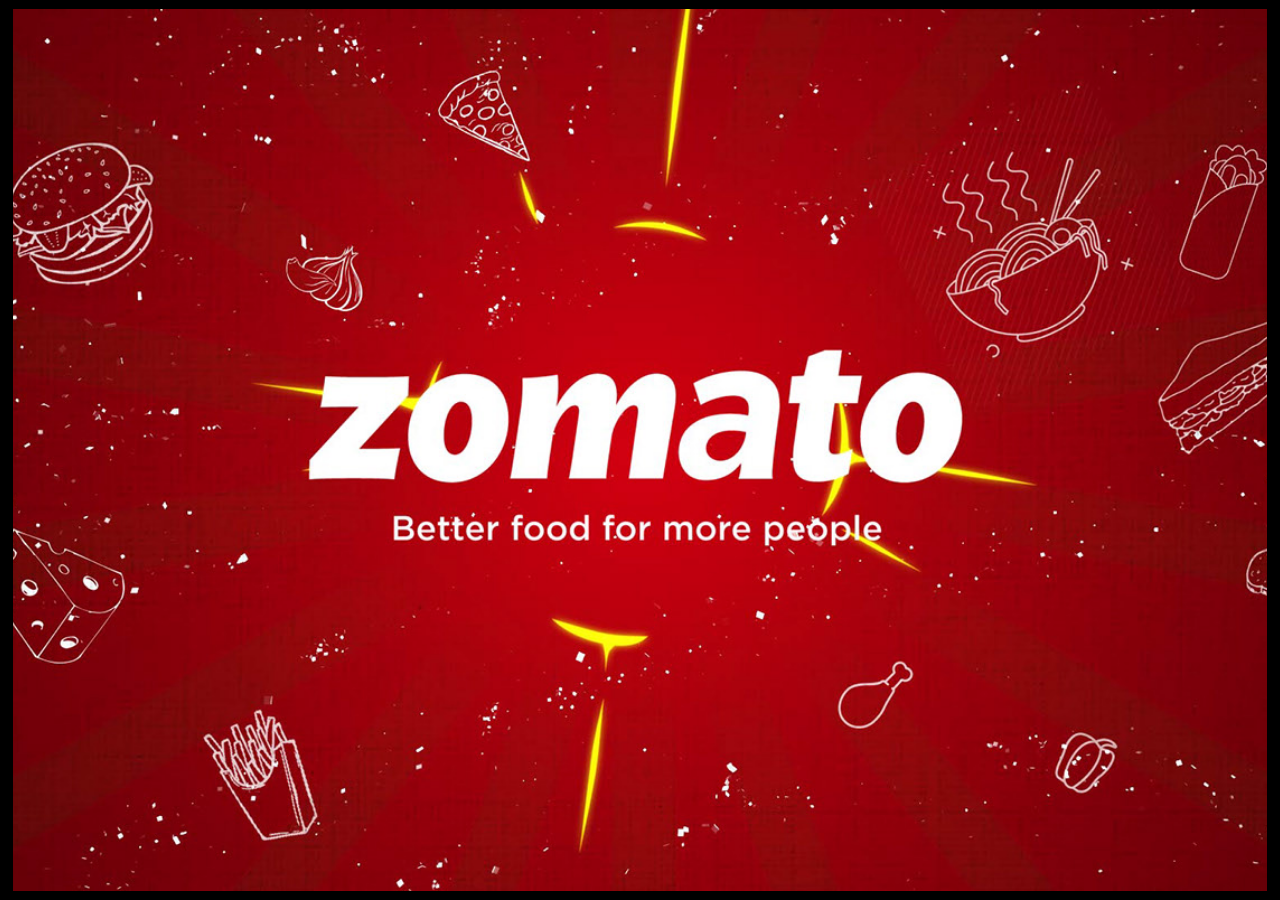
==== index.html @ a24a88da "Initial commit" ====
<!DOCTYPE html>
<html lang="en">
<head>
    <meta charset="UTF-8">
    <title>Zomato</title>

   <style>
    body {
        margin: 0;
        padding: 0;
        height: 100vh;
        width: 100vw;
        display: flex;
        justify-content: center;
        align-items: center;
        background-color: black;
    
    }
     
    img {
        width: 98%;
        height: 98%;
        object-fit: cover; 
    }
</style>
</head>
<body onclick="openApp()">

    <img src="./img/zomato_bg.jpg" alt="Zomato Logo">

    <script>
        function openApp() {
            window.location.href = "dashboard.html";
        }
    
    </script>
</body>
</html>
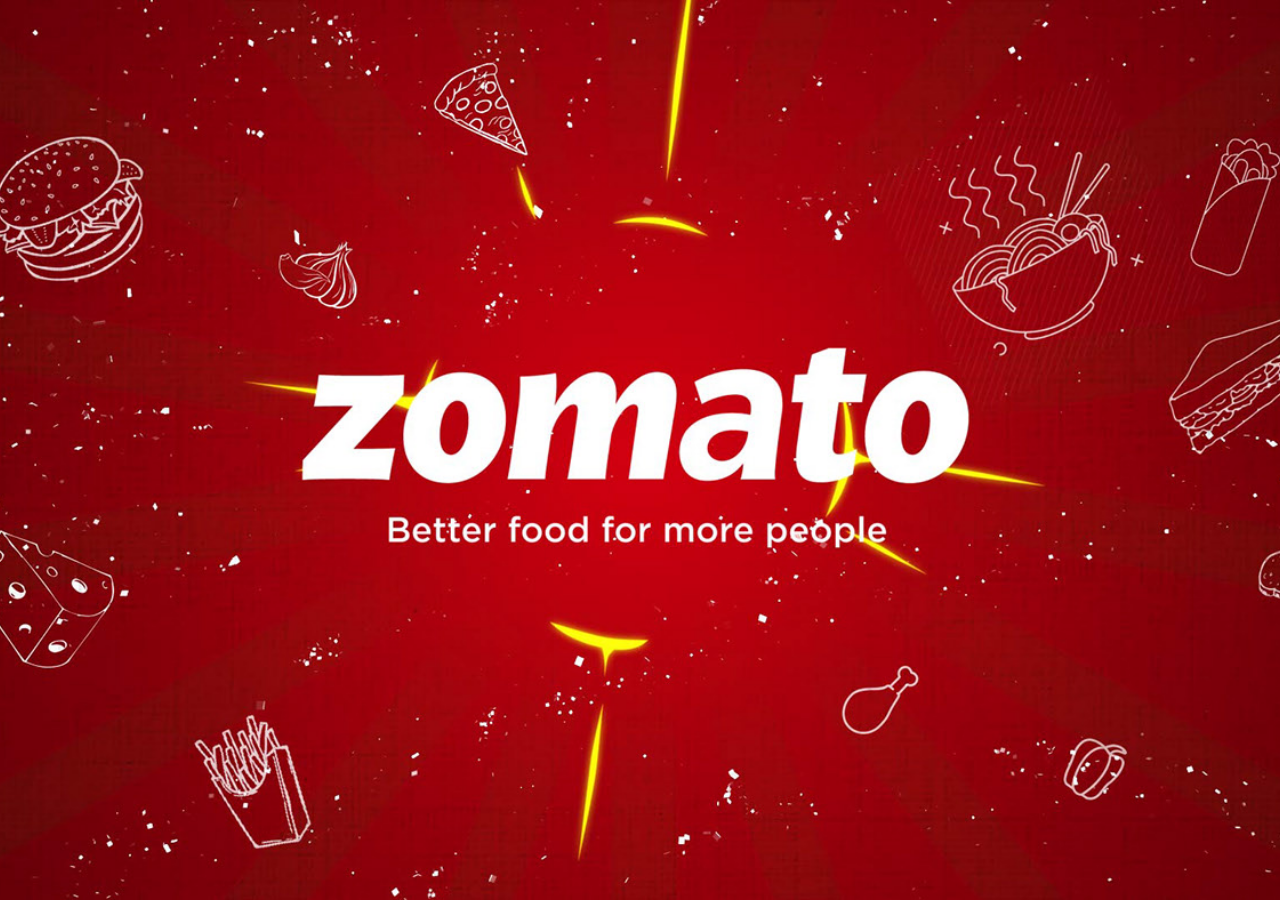
==== commit fa8d1cd7: "index page update with media query" ====
--- a/index.html
+++ b/index.html
@@ -2,28 +2,35 @@
 <html lang="en">
 <head>
     <meta charset="UTF-8">
+
+    <!-- Required for mobile -->
+    <meta name="viewport" content="width=device-width, initial-scale=1.0">
+
     <title>Zomato</title>
 
-   <style>
-    body {
-        margin: 0;
-        padding: 0;
-        height: 100vh;
-        width: 100vw;
-        display: flex;
-        justify-content: center;
-        align-items: center;
-        background-color: black;
-    
-    }
-     
-    img {
-        width: 98%;
-        height: 98%;
-        object-fit: cover; 
-    }
-</style>
+    <style>
+        * {
+            margin: 0;
+            padding: 0;
+            box-sizing: border-box;
+        }
+
+        body {
+            height: 100vh;
+            width: 100vw;
+            background-color: black;
+            overflow: hidden; /* prevents scrollbars */
+        }
+
+        img {
+            width: 100%;
+            height: 100%;
+            object-fit: cover; /* ALWAYS fill screen */
+            display: block;
+        }
+    </style>
 </head>
+
 <body onclick="openApp()">
 
     <img src="./img/zomato_bg.jpg" alt="Zomato Logo">
@@ -32,7 +39,7 @@
         function openApp() {
             window.location.href = "dashboard.html";
         }
-    
     </script>
+
 </body>
 </html>
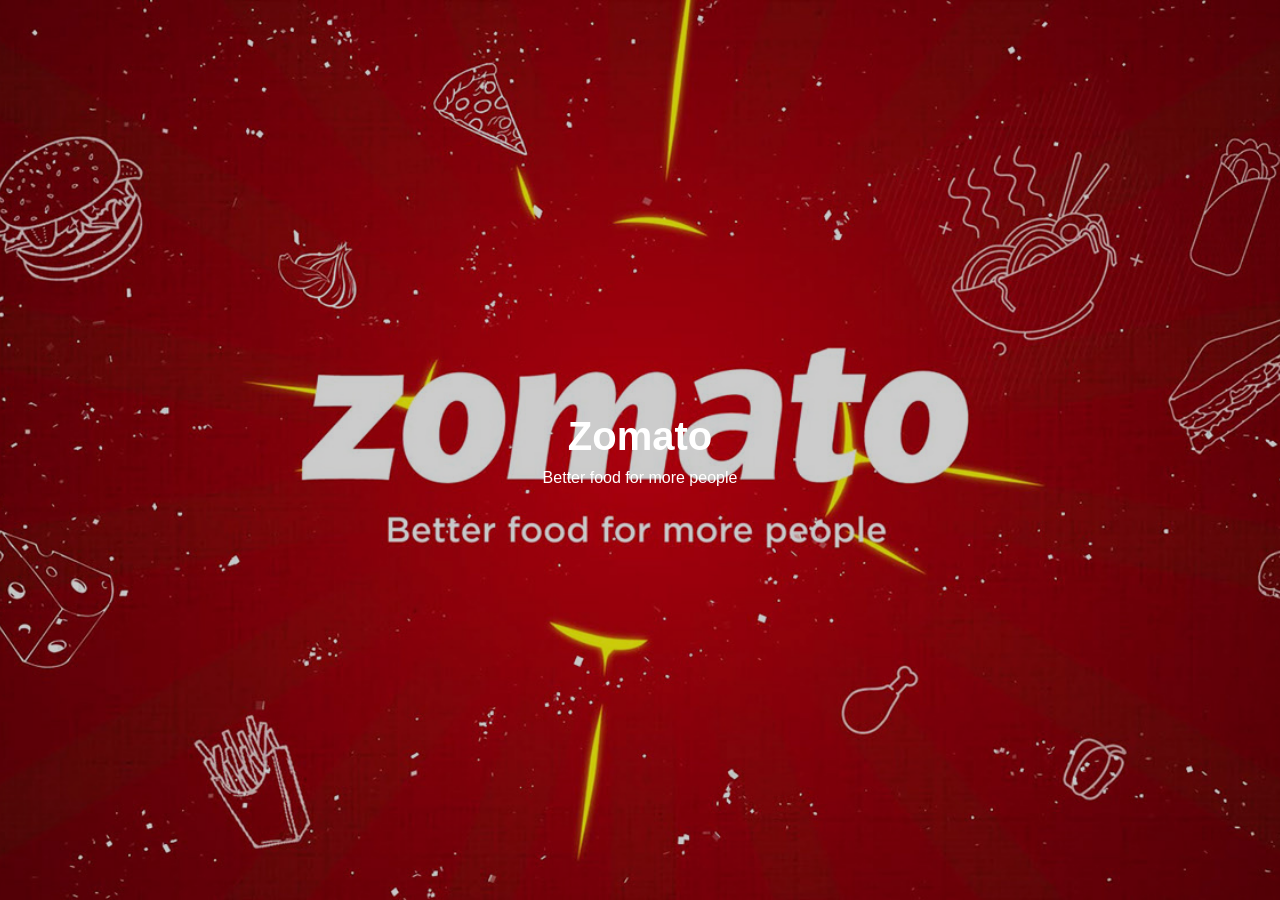
==== commit 22015136: "index page update with media query" ====
--- a/index.html
+++ b/index.html
@@ -2,10 +2,7 @@
 <html lang="en">
 <head>
     <meta charset="UTF-8">
-
-    <!-- Required for mobile -->
     <meta name="viewport" content="width=device-width, initial-scale=1.0">
-
     <title>Zomato</title>
 
     <style>
@@ -16,24 +13,54 @@
         }
 
         body {
-            height: 100vh;
-            width: 100vw;
-            background-color: black;
-            overflow: hidden; /* prevents scrollbars */
+            height: 100dvh;
+            width: 100%;
+            overflow: hidden;
+
+            /* Background image */
+            background: url('./img/zomato_bg.jpg') no-repeat center center;
+            background-size: cover;
+
+            display: flex;
+            justify-content: center;
+            align-items: center;
         }
 
-        img {
-            width: 100%;
-            height: 100%;
-            object-fit: cover; /* ALWAYS fill screen */
-            display: block;
+        /* Optional overlay (makes text clearer) */
+        .overlay {
+            position: absolute;
+            inset: 0;
+            background: rgba(0, 0, 0, 0.2);
+        }
+
+        /* Center content */
+        .content {
+            position: relative;
+            text-align: center;
+            color: white;
+            font-family: Arial, sans-serif;
+        }
+
+        .logo {
+            font-size: 40px;
+            font-weight: bold;
+        }
+
+        .tagline {
+            margin-top: 10px;
+            font-size: 16px;
         }
     </style>
 </head>
 
 <body onclick="openApp()">
 
-    <img src="./img/zomato_bg.jpg" alt="Zomato Logo">
+    <div class="overlay"></div>
+
+    <div class="content">
+        <div class="logo">Zomato</div>
+        <div class="tagline">Better food for more people</div>
+    </div>
 
     <script>
         function openApp() {
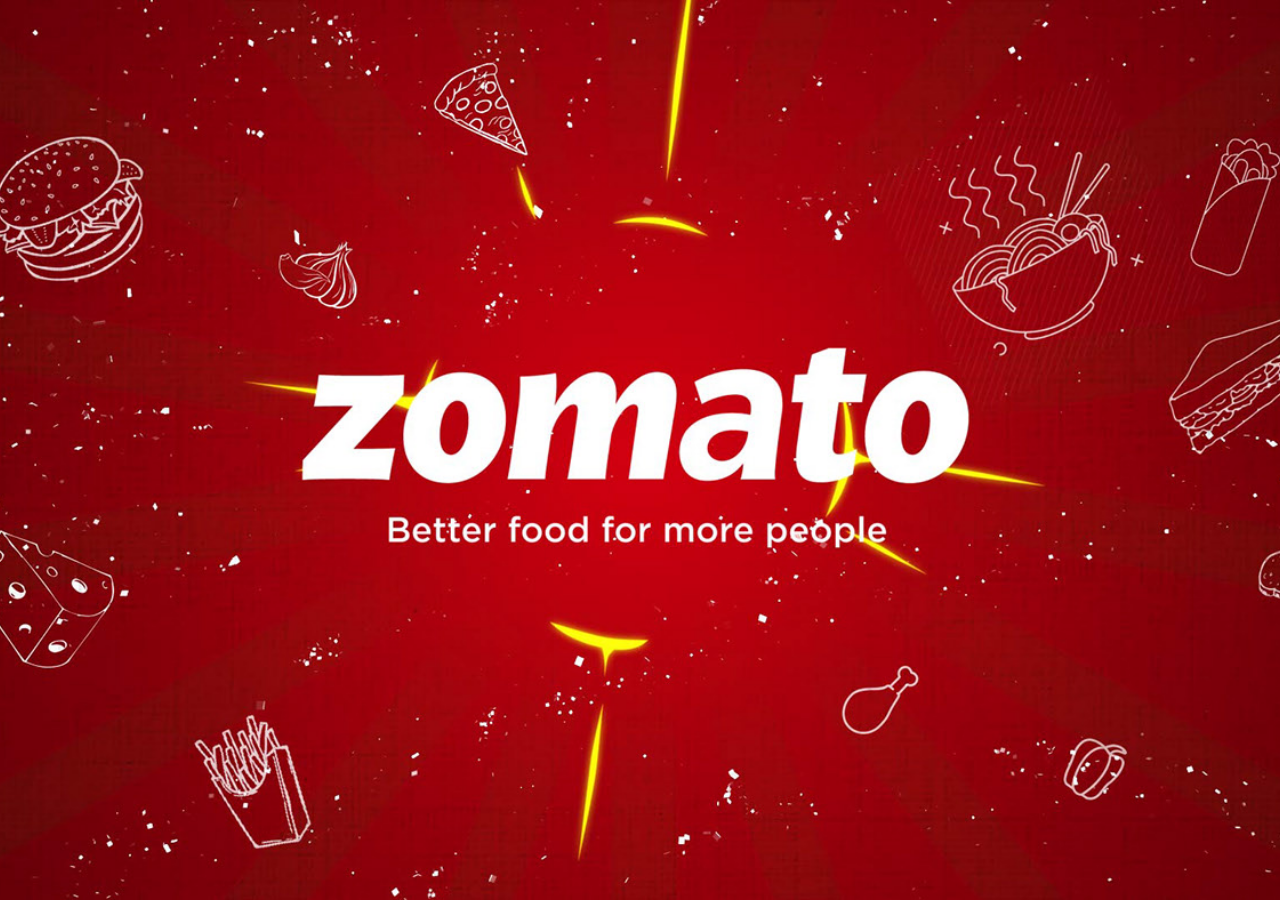
==== commit ae02e199: "change the index page" ====
--- a/index.html
+++ b/index.html
@@ -15,52 +15,31 @@
         body {
             height: 100dvh;
             width: 100%;
-            overflow: hidden;
-
-            /* Background image */
-            background: url('./img/zomato_bg.jpg') no-repeat center center;
-            background-size: cover;
+            background-color: black;
 
             display: flex;
             justify-content: center;
             align-items: center;
         }
 
-        /* Optional overlay (makes text clearer) */
-        .overlay {
-            position: absolute;
-            inset: 0;
-            background: rgba(0, 0, 0, 0.2);
+        img {
+            width: 100%;
+            height: 100%;
+            object-fit: contain; /* 👈 shows full image */
         }
 
-        /* Center content */
-        .content {
-            position: relative;
-            text-align: center;
-            color: white;
-            font-family: Arial, sans-serif;
-        }
-
-        .logo {
-            font-size: 40px;
-            font-weight: bold;
-        }
-
-        .tagline {
-            margin-top: 10px;
-            font-size: 16px;
+        /* Optional: better fit for desktop */
+        @media (min-width: 768px) {
+            img {
+                object-fit: cover;
+            }
         }
     </style>
 </head>
 
 <body onclick="openApp()">
 
-    <div class="overlay"></div>
-
-    <div class="content">
-        <div class="logo">Zomato</div>
-        <div class="tagline">Better food for more people</div>
-    </div>
+    <img src="./img/zomato_bg.jpg" alt="Zomato">
 
     <script>
         function openApp() {
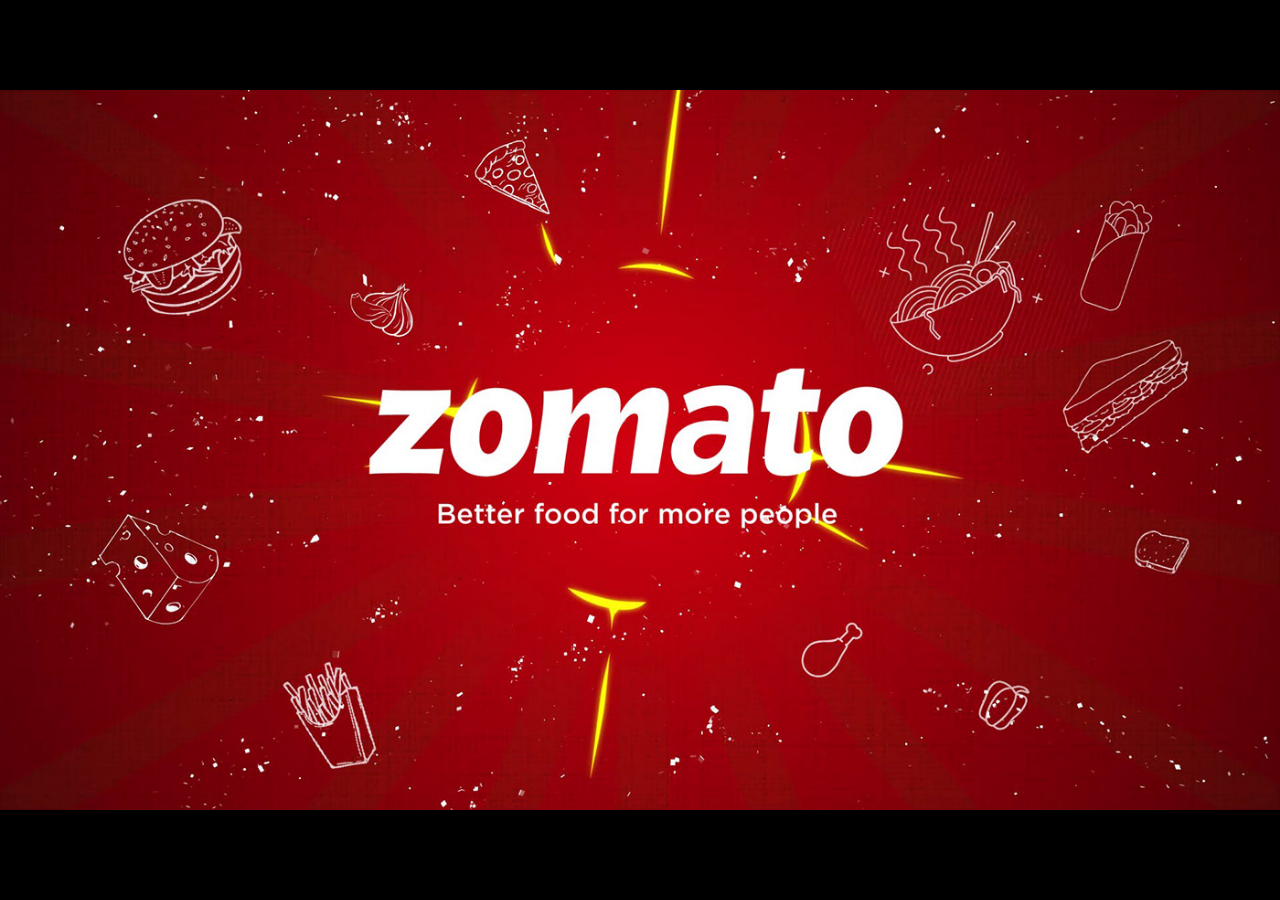
==== commit c4c21522: "update the index page" ====
--- a/index.html
+++ b/index.html
@@ -28,12 +28,8 @@
             object-fit: contain; /* 👈 shows full image */
         }
 
-        /* Optional: better fit for desktop */
-        @media (min-width: 768px) {
-            img {
-                object-fit: cover;
-            }
-        }
+      
+        
     </style>
 </head>
 
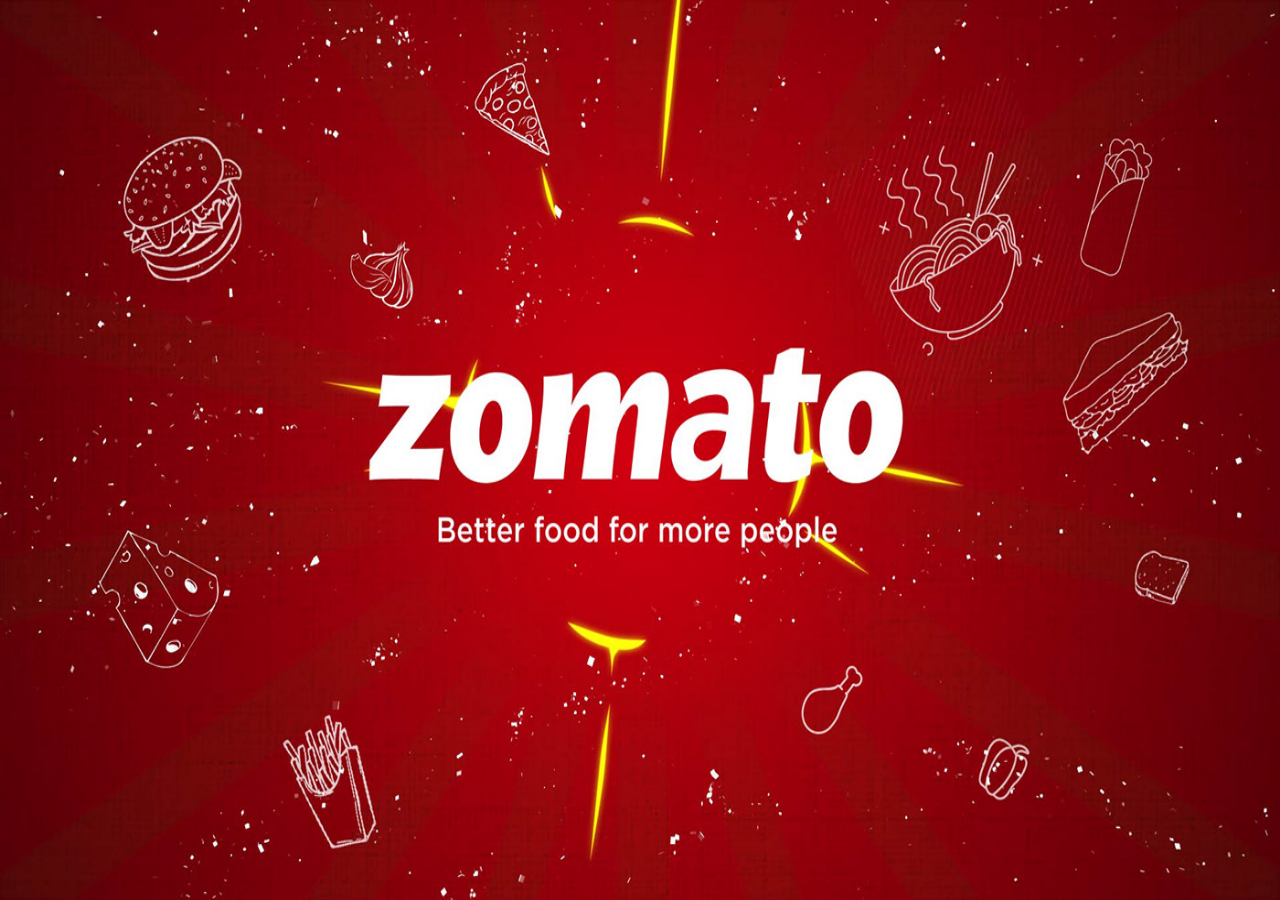
==== commit f4162570: "update" ====
--- a/index.html
+++ b/index.html
@@ -14,27 +14,21 @@
 
         body {
             height: 100dvh;
-            width: 100%;
-            background-color: black;
-
             display: flex;
             justify-content: center;
             align-items: center;
+            background-color: black;
         }
 
         img {
             width: 100%;
             height: 100%;
-            object-fit: contain; /* 👈 shows full image */
+           
         }
-
-      
-        
     </style>
 </head>
 
 <body onclick="openApp()">
-
     <img src="./img/zomato_bg.jpg" alt="Zomato">
 
     <script>
@@ -42,6 +36,5 @@
             window.location.href = "dashboard.html";
         }
     </script>
-
 </body>
 </html>
